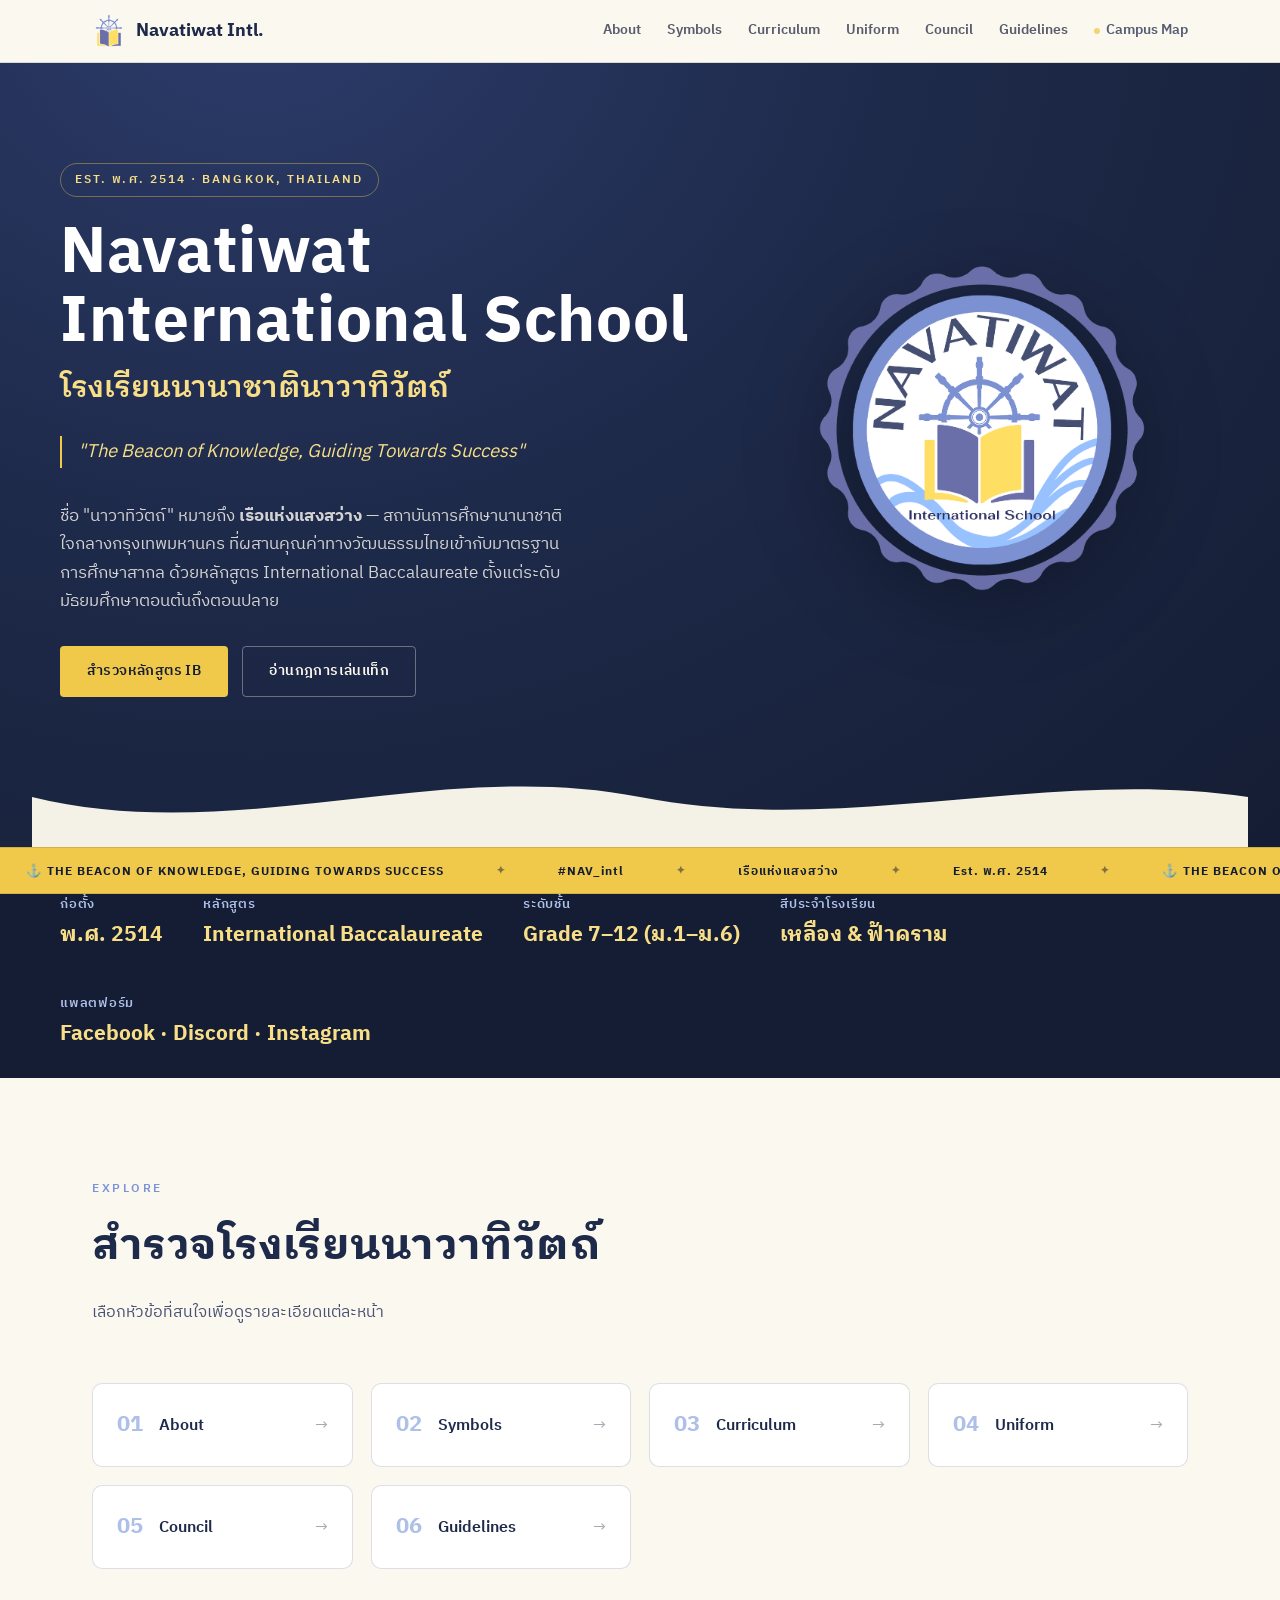
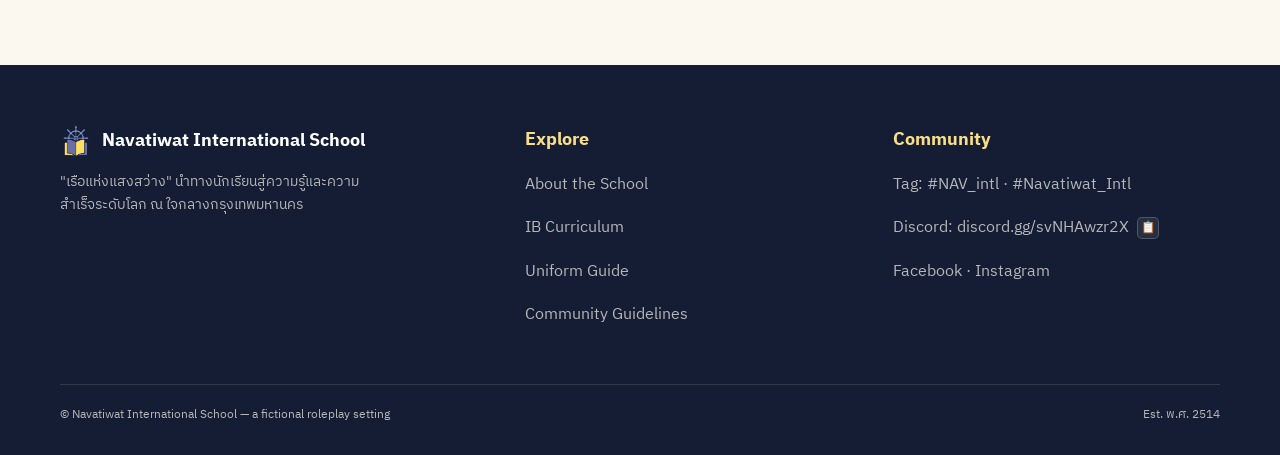
==== index.html @ 1c1f1575 "Add files via upload" ====
<!DOCTYPE html>
<html lang="th">
<head>
<meta charset="UTF-8">
<meta name="viewport" content="width=device-width, initial-scale=1.0">
<title>Navatiwat International School | หน้าแรก</title>
<link rel="preconnect" href="https://fonts.googleapis.com">
<link href="https://fonts.googleapis.com/css2?family=IBM+Plex+Sans+Thai:wght@300;400;500;600;700&family=IBM+Plex+Sans+Thai+Looped:wght@400;600;700&display=swap" rel="stylesheet">
<link rel="stylesheet" href="assets/style.css">
</head>
<body>

<div class="scroll-progress"><div class="scroll-progress-bar" id="scrollProgressBar"></div></div>

<nav>
  <div class="navbar">
    <div class="brandmark">
      <a href="index.html" style="display:flex;align-items:center;gap:10px;text-decoration:none;">
        <img src="assets/logo.png" alt="NAV emblem">
        <span>Navatiwat Intl.</span>
      </a>
    </div>
    <div class="navlinks">
      <a href="about.html">About</a>
      <a href="symbols.html">Symbols</a>
      <a href="curriculum.html">Curriculum</a>
      <a href="uniform.html">Uniform</a>
      <a href="council.html">Council</a>
      <a href="rules.html">Guidelines</a>
      <a href="campus/index.html" class="campus-link">Campus Map</a>
    </div>
    <button class="navtoggle" aria-label="Toggle menu">&#9776;</button>
  </div>
</nav>

<header class="hero">
  <div class="hero-inner">
    <div>
      <div class="hero-tag">Est. พ.ศ. 2514 &middot; Bangkok, Thailand</div>
      <h1>Navatiwat<br>International School</h1>
      <span class="th-name">โรงเรียนนานาชาตินาวาทิวัตถ์</span>
      <p class="motto">"The Beacon of Knowledge, Guiding Towards Success"</p>
      <p class="lede">ชื่อ "นาวาทิวัตถ์" หมายถึง <strong>เรือแห่งแสงสว่าง</strong> — สถาบันการศึกษานานาชาติใจกลางกรุงเทพมหานคร ที่ผสานคุณค่าทางวัฒนธรรมไทยเข้ากับมาตรฐานการศึกษาสากล ด้วยหลักสูตร International Baccalaureate ตั้งแต่ระดับมัธยมศึกษาตอนต้นถึงตอนปลาย</p>
      <div class="hero-ctas">
        <a class="btn btn-gold" href="#curriculum">สำรวจหลักสูตร IB</a>
        <a class="btn btn-ghost" href="#rules">อ่านกฎการเล่นแท็ก</a>
      </div>
    </div>
    <div class="hero-seal">
      <img src="assets/seal.png" alt="Navatiwat International School Seal">
    </div>
  </div>
  <div class="wave">
    <svg viewBox="0 0 1200 90" preserveAspectRatio="none">
      <path d="M0,40 C200,90 400,0 600,40 C800,80 1000,10 1200,40 L1200,90 L0,90 Z" fill="#F4F1E6"></path>
    </svg>
  </div>
</header>


<div class="marquee">
  <div class="marquee-track">
    <span>⚓ THE BEACON OF KNOWLEDGE, GUIDING TOWARDS SUCCESS</span>
    <span>#NAV_intl</span>
    <span>เรือแห่งแสงสว่าง</span>
    <span>Est. พ.ศ. 2514</span>
    <span>⚓ THE BEACON OF KNOWLEDGE, GUIDING TOWARDS SUCCESS</span>
    <span>#NAV_intl</span>
    <span>เรือแห่งแสงสว่าง</span>
    <span>Est. พ.ศ. 2514</span>
  </div>
</div>


<div class="strip">
  <div class="strip-inner">
    <div>ก่อตั้ง<span>พ.ศ. 2514</span></div>
    <div>หลักสูตร<span>International Baccalaureate</span></div>
    <div>ระดับชั้น<span>Grade 7–12 (ม.1–ม.6)</span></div>
    <div>สีประจำโรงเรียน<span>เหลือง &amp; ฟ้าคราม</span></div>
    <div>แพลตฟอร์ม<span>Facebook · Discord · Instagram</span></div>
  </div>
</div>


<section class="section" id="quicklinks">
  <div class="wrap">
    <div class="section-head reveal">
      <span class="eyebrow">Explore</span>
      <h2>สำรวจโรงเรียนนาวาทิวัตถ์</h2>
      <p>เลือกหัวข้อที่สนใจเพื่อดูรายละเอียดแต่ละหน้า</p>
    </div>
    <div class="quicklink-grid reveal">
      <a class="quicklink-card" href="about.html">
        <span class="ql-num">01</span>
        <span class="ql-label">About</span>
        <span class="ql-arrow">→</span>
      </a>
      <a class="quicklink-card" href="symbols.html">
        <span class="ql-num">02</span>
        <span class="ql-label">Symbols</span>
        <span class="ql-arrow">→</span>
      </a>
      <a class="quicklink-card" href="curriculum.html">
        <span class="ql-num">03</span>
        <span class="ql-label">Curriculum</span>
        <span class="ql-arrow">→</span>
      </a>
      <a class="quicklink-card" href="uniform.html">
        <span class="ql-num">04</span>
        <span class="ql-label">Uniform</span>
        <span class="ql-arrow">→</span>
      </a>
      <a class="quicklink-card" href="council.html">
        <span class="ql-num">05</span>
        <span class="ql-label">Council</span>
        <span class="ql-arrow">→</span>
      </a>
      <a class="quicklink-card" href="rules.html">
        <span class="ql-num">06</span>
        <span class="ql-label">Guidelines</span>
        <span class="ql-arrow">→</span>
      </a>
    </div>
  </div>
</section>

<footer>
  <div class="footer-inner">
    <div>
      <div class="footer-brand">
        <img src="assets/logo.png" alt="logo">
        <span>Navatiwat International School</span>
      </div>
      <p style="font-size:0.85rem;max-width:320px;">"เรือแห่งแสงสว่าง" นำทางนักเรียนสู่ความรู้และความสำเร็จระดับโลก ณ ใจกลางกรุงเทพมหานคร</p>
    </div>
    <div>
      <h4>Explore</h4>
      <p><a href="#about">About the School</a></p>
      <p><a href="#curriculum">IB Curriculum</a></p>
      <p><a href="#uniform">Uniform Guide</a></p>
      <p><a href="#rules">Community Guidelines</a></p>
    </div>
    <div>
      <h4>Community</h4>
      <p>Tag: #NAV_intl · #Navatiwat_Intl</p>
      <p>Discord: discord.gg/svNHAwzr2X</p>
      <p>Facebook · Instagram</p>
    </div>
  </div>
  <div class="footer-bottom">
    <span>&copy; Navatiwat International School — a fictional roleplay setting</span>
    <span>Est. พ.ศ. 2514</span>
  </div>
</footer>


<button id="backToTop" class="back-to-top" aria-label="กลับขึ้นด้านบน" title="กลับขึ้นด้านบน">↑</button>
<div id="toastContainer" class="toast-container" aria-live="polite"></div>

<script src="assets/script.js"></script>
</body>
</html>
---- assets/style.css ----
/* Navatiwat International School — shared stylesheet */
/* Linked from every page via <link rel="stylesheet" href="assets/style.css"> */

  :root{
    --navy:#1E2A4A;
    --navy-deep:#141d33;
    --wheel-blue:#7C93D9;
    --wheel-blue-soft:#AEBFE8;
    --gold:#F0C94B;
    --gold-soft:#F7DE87;
    --cream:#FBF8F0;
    --ink:#232840;
    --paper:#F4F1E6;
    --line: rgba(30,42,74,0.15);
  }
  *{box-sizing:border-box;}
  html{scroll-behavior:smooth;}
  body{
    margin:0;
    background:var(--cream);
    color:var(--ink);
    font-family:'IBM Plex Sans Thai',sans-serif;
    line-height:1.7;
    overflow-x:hidden;
  }
  h1,h2,h3,.display{
    font-family:'IBM Plex Sans Thai Looped','IBM Plex Sans Thai',sans-serif;
    color:var(--navy);
    letter-spacing:0.01em;
  }
  .eyebrow{
    font-family:'IBM Plex Sans Thai',sans-serif;
    text-transform:uppercase;
    letter-spacing:0.22em;
    font-size:0.72rem;
    font-weight:600;
    color:var(--wheel-blue);
  }
  a{color:inherit;}
  img{max-width:100%;display:block;}
  .wrap{max-width:1160px;margin:0 auto;padding:0 32px;}
  section{position:relative;}

  /* ---------- NAV ---------- */
  nav{
    position:sticky;top:0;z-index:50;
    background:rgba(251,248,240,0.9);
    backdrop-filter:blur(8px);
    border-bottom:1px solid var(--line);
  }
  .navbar{
    display:flex;align-items:center;justify-content:space-between;
    padding:14px 32px;max-width:1160px;margin:0 auto;
  }
  .brandmark{display:flex;align-items:center;gap:10px;}
  .brandmark img{width:34px;height:34px;object-fit:contain;}
  .brandmark span{font-family:'IBM Plex Sans Thai Looped','IBM Plex Sans Thai',sans-serif;font-weight:700;font-size:1.15rem;color:var(--navy);}
  .navlinks{display:flex;gap:26px;font-size:0.85rem;font-weight:600;}
  .navlinks a{text-decoration:none;color:var(--ink);opacity:0.75;transition:opacity .2s, color .2s;position:relative;}
  .navlinks a:hover{opacity:1;color:var(--wheel-blue);}
  .navlinks a::after{
    content:"";position:absolute;left:0;bottom:-6px;width:0;height:2px;
    background:var(--gold);transition:width .25s ease;
  }
  .navlinks a:hover::after{width:100%;}
  .navlinks a.active{opacity:1;color:var(--navy);}
  .navlinks a.active::after{width:100%;background:var(--wheel-blue);}
  .navlinks a.campus-link{
    display:inline-flex;align-items:center;gap:6px;
    color:var(--navy);
  }
  .navlinks a.campus-link::before{
    content:"";width:6px;height:6px;border-radius:50%;
    background:var(--gold);display:inline-block;
  }
  .navtoggle{display:none;background:none;border:none;font-size:1.4rem;cursor:pointer;color:var(--navy);}

  /* ---------- MARQUEE ---------- */
  .marquee{
    background:var(--gold);color:var(--navy-deep);
    overflow:hidden;white-space:nowrap;padding:9px 0;
    border-top:1px solid rgba(30,42,74,0.15);
    border-bottom:1px solid rgba(30,42,74,0.15);
  }
  .marquee-track{
    display:inline-flex;gap:0;animation:marquee 22s linear infinite;
    width:max-content;
  }
  .marquee-track span{
    padding:0 26px;font-size:0.78rem;font-weight:700;letter-spacing:0.08em;
    display:inline-flex;align-items:center;gap:26px;
  }
  .marquee-track span:not(:last-child)::after{content:"✦";margin-left:26px;opacity:0.5;font-size:0.7rem;}
  @keyframes marquee{ from{transform:translateX(0);} to{transform:translateX(-50%);} }
  .marquee:hover .marquee-track{animation-play-state:paused;}

  /* ---------- HERO ---------- */
  .hero{
    position:relative;
    background:radial-gradient(ellipse at 20% -10%, #2c3c6b 0%, var(--navy) 45%, var(--navy-deep) 100%);
    color:var(--cream);
    padding:100px 32px 0;
    overflow:hidden;
  }
  .hero-inner{
    max-width:1160px;margin:0 auto;
    display:grid;grid-template-columns:1.15fr 0.85fr;gap:40px;align-items:center;
    position:relative;z-index:3;
  }
  .hero-tag{
    display:inline-flex;align-items:center;gap:8px;
    border:1px solid rgba(240,201,75,0.4);
    color:var(--gold-soft);
    padding:6px 14px;border-radius:999px;
    font-size:0.72rem;letter-spacing:0.18em;text-transform:uppercase;font-weight:600;
    margin-bottom:22px;
  }
  .hero h1{
    font-size:clamp(2.4rem,5vw,4rem);
    font-weight:700;
    line-height:1.08;
    margin:0 0 6px;
    color:#fff;
  }
  .hero .th-name{
    font-family:'IBM Plex Sans Thai Looped','IBM Plex Sans Thai',sans-serif;
    font-size:clamp(1.3rem,2.6vw,1.9rem);
    font-weight:600;
    color:var(--gold-soft);
    display:block;
    margin-bottom:22px;
  }
  .hero p.lede{
    max-width:520px;
    color:rgba(251,248,240,0.82);
    font-size:1.05rem;
    margin-bottom:30px;
  }
  .motto{
    font-family:'IBM Plex Sans Thai Looped','IBM Plex Sans Thai',sans-serif;
    font-style:italic;
    font-size:1.15rem;
    color:var(--gold-soft);
    border-left:2px solid var(--gold);
    padding-left:16px;
    margin:0 0 34px;
  }
  .hero-ctas{display:flex;gap:14px;flex-wrap:wrap;}
  .btn{
    display:inline-flex;align-items:center;gap:8px;
    padding:13px 26px;border-radius:4px;
    font-size:0.85rem;font-weight:600;letter-spacing:0.03em;
    text-decoration:none;cursor:pointer;border:1px solid transparent;
    transition:transform .2s ease, box-shadow .2s ease, background .2s ease;
  }
  .btn-gold{background:var(--gold);color:var(--navy-deep);}
  .btn-gold:hover{transform:translateY(-2px);box-shadow:0 10px 24px rgba(240,201,75,0.28);}
  .btn-ghost{border:1px solid rgba(251,248,240,0.35);color:var(--cream);}
  .btn-ghost:hover{background:rgba(251,248,240,0.08);transform:translateY(-2px);}

  .hero-seal{
    position:relative;
    display:flex;align-items:center;justify-content:center;
    transition:transform .15s ease-out;
  }
  .hero-seal img{
    width:100%;max-width:340px;
    filter:drop-shadow(0 20px 40px rgba(0,0,0,0.35));
    animation:spin-slow 70s linear infinite, seal-in 1s cubic-bezier(.2,.9,.3,1.2);
  }
  @keyframes spin-slow{ from{transform:rotate(0deg);} to{transform:rotate(360deg);} }
  @keyframes seal-in{ from{opacity:0;transform:scale(0.6) rotate(-25deg);} to{opacity:1;transform:scale(1) rotate(0deg);} }

  .wave{
    position:relative;width:100%;height:90px;margin-top:60px;
  }
  .wave svg{width:100%;height:100%;display:block;}
  .wave path{animation:wave-breathe 7s ease-in-out infinite;transform-origin:center;}
  @keyframes wave-breathe{
    0%,100%{transform:translateY(0);}
    50%{transform:translateY(6px);}
  }

  /* founding strip */
  .strip{
    background:var(--navy-deep);
    color:var(--wheel-blue-soft);
    padding:0 32px 26px;
  }
  .strip-inner{
    max-width:1160px;margin:0 auto;
    display:flex;flex-wrap:wrap;gap:40px;
    font-size:0.8rem;letter-spacing:0.06em;text-transform:uppercase;
    font-weight:600;
    padding-top:0;
  }
  .strip-inner div span{display:block;color:var(--gold-soft);font-family:'IBM Plex Sans Thai Looped','IBM Plex Sans Thai',sans-serif;text-transform:none;letter-spacing:0;font-size:1.3rem;font-weight:700;margin-top:2px;}

  /* ---------- SECTION GENERIC ---------- */
  .section{padding:96px 32px;}
  .section-head{max-width:640px;margin-bottom:56px;}
  .section-head h2{font-size:clamp(1.9rem,3.4vw,2.7rem);margin:8px 0 14px;font-weight:700;}
  .section-head p{color:#4a5273;font-size:1.02rem;}
  .alt-bg{background:var(--paper);}

  .petal-field{position:absolute;inset:0;overflow:hidden;pointer-events:none;z-index:0;}
  .petal{
    position:absolute;top:-24px;width:10px;height:10px;border-radius:60% 0 60% 0;
    background:#C23B7A;opacity:0.55;
    animation:petal-fall linear infinite;
  }
  @keyframes petal-fall{
    0%{transform:translateY(0) translateX(0) rotate(0deg);opacity:0;}
    8%{opacity:0.55;}
    100%{transform:translateY(560px) translateX(var(--drift,40px)) rotate(320deg);opacity:0;}
  }
  #symbols .wrap{position:relative;z-index:1;}

  /* ---------- ABOUT ---------- */
  .about-grid{
    display:grid;grid-template-columns:1fr 1fr;gap:60px;align-items:start;
  }
  .about-grid p{color:#3c4468;margin-bottom:18px;}
  .name-meaning{
    background:#fff;border:1px solid var(--line);border-radius:8px;
    padding:26px 28px;margin-top:10px;
  }
  .name-meaning .th{font-family:'IBM Plex Sans Thai Looped','IBM Plex Sans Thai',sans-serif;font-size:1.5rem;font-weight:700;color:var(--navy);}
  .name-meaning .en{font-family:'IBM Plex Sans Thai Looped','IBM Plex Sans Thai',sans-serif;font-style:italic;color:var(--wheel-blue);font-size:1.05rem;}
  .facts{display:flex;flex-direction:column;gap:0;border-top:1px solid var(--line);}
  .fact-row{display:flex;justify-content:space-between;padding:16px 0;border-bottom:1px solid var(--line);font-size:0.92rem;}
  .fact-row .k{color:var(--wheel-blue);font-weight:600;letter-spacing:0.03em;text-transform:uppercase;font-size:0.72rem;}
  .fact-row .v{color:var(--ink);font-weight:500;text-align:right;}

  /* ---------- SYMBOLS ---------- */
  .symbol-grid{
    display:grid;grid-template-columns:repeat(3,1fr);gap:28px;
  }
  .symbol-card{
    background:#fff;border:1px solid var(--line);border-radius:10px;
    padding:32px 26px;text-align:left;
    transform-style:preserve-3d;transition:transform .25s ease, box-shadow .25s ease;
    will-change:transform;
  }
  .symbol-card:hover{box-shadow:0 18px 34px rgba(30,42,74,0.12);}
  .symbol-card .icon-row{display:flex;gap:8px;margin-bottom:18px;}
  .swatch{width:26px;height:26px;border-radius:50%;border:1px solid rgba(0,0,0,0.08);}
  .symbol-card h3{font-size:1.3rem;margin:0 0 10px;}
  .symbol-card p{color:#4a5273;font-size:0.93rem;}
  .flower-card{grid-column:span 1;display:flex;flex-direction:column;align-items:flex-start;}
  .flower-card img{width:120px;height:120px;object-fit:contain;margin-bottom:16px;align-self:center;}
  .mascot-pair{display:flex;gap:14px;margin-bottom:18px;}
  .mascot-pill{
    flex:1;border-radius:8px;padding:16px;text-align:center;
    font-family:'IBM Plex Sans Thai Looped','IBM Plex Sans Thai',sans-serif;font-weight:700;font-size:1.15rem;
  }
  .mascot-pill.yellow{background:linear-gradient(160deg,var(--gold-soft),var(--gold));color:var(--navy-deep);}
  .mascot-pill.blue{background:linear-gradient(160deg,var(--wheel-blue-soft),var(--wheel-blue));color:#fff;}

  /* ---------- WHEEL / CURRICULUM ---------- */
  .curriculum-layout{display:grid;grid-template-columns:0.9fr 1.1fr;gap:60px;align-items:center;}
  .wheel-wrap{position:relative;display:flex;align-items:center;justify-content:center;}
  .wheel-svg{width:100%;max-width:420px;transform-origin:50% 50%;animation:helm-sway 8s ease-in-out infinite;}
  @keyframes helm-sway{
    0%,100%{transform:rotate(-3deg);}
    50%{transform:rotate(3deg);}
  }
  .group-list{display:flex;flex-direction:column;gap:14px;}
  .group-item{
    display:grid;grid-template-columns:auto 1fr;gap:16px;align-items:start;
    background:#fff;border:1px solid var(--line);border-radius:8px;
    padding:16px 20px;cursor:default;transition:border-color .2s, transform .2s, box-shadow .2s;
  }
  .group-item:hover, .group-item.active{border-color:var(--wheel-blue);transform:translateX(4px);box-shadow:0 8px 18px rgba(124,147,217,0.18);}
  .group-dot{width:14px;height:14px;border-radius:50%;margin-top:6px;transition:transform .2s ease;}
  .group-item:hover .group-dot, .group-item.active .group-dot{transform:scale(1.3);}
  .group-item h4{margin:0 0 4px;font-family:'IBM Plex Sans Thai Looped','IBM Plex Sans Thai',sans-serif;font-size:1.15rem;color:var(--navy);}
  .group-item p{margin:0;color:#4a5273;font-size:0.87rem;}

  .wheel-spoke{transition:stroke .25s ease, stroke-width .25s ease;}
  .wheel-spoke.hl{stroke:#F0C94B;stroke-width:12;}
  .wheel-label{transition:fill .25s ease, font-size .2s ease;}
  .wheel-label.hl{fill:#F0C94B;font-size:15px;}

  .core-strip{
    margin-top:56px;display:grid;grid-template-columns:repeat(3,1fr);gap:22px;
  }
  .core-card{
    background:var(--navy);color:var(--cream);border-radius:10px;padding:26px 24px;
  }
  .core-card .eyebrow{color:var(--gold-soft);}
  .core-card h4{font-family:'IBM Plex Sans Thai Looped','IBM Plex Sans Thai',sans-serif;font-size:1.3rem;margin:6px 0 8px;color:#fff;}
  .core-card p{color:rgba(251,248,240,0.75);font-size:0.88rem;margin:0;}

  .programme-row{display:flex;flex-wrap:wrap;gap:14px;margin-top:40px;}
  .prog-chip{
    border:1px solid var(--line);border-radius:999px;padding:10px 18px;font-size:0.82rem;font-weight:600;color:var(--navy);
    background:#fff;
  }
  .prog-chip.active{background:var(--navy);color:var(--gold-soft);border-color:var(--navy);}

  /* track suggestion */
  .track-grid{display:grid;grid-template-columns:repeat(auto-fit,minmax(220px,1fr));gap:16px;margin-top:40px;}
  .track-card{border:1px dashed var(--wheel-blue-soft);border-radius:8px;padding:18px 20px;background:#fff;}
  .track-card .eyebrow{color:var(--navy);opacity:0.55;}
  .track-card h4{margin:6px 0 8px;font-size:1.05rem;font-family:'IBM Plex Sans Thai Looped','IBM Plex Sans Thai',sans-serif;}
  .track-card p{margin:0;font-size:0.85rem;color:#4a5273;}

  /* schedule table */
  table.schedule{width:100%;border-collapse:collapse;margin-top:20px;background:#fff;}
  table.schedule th, table.schedule td{
    border:1px solid var(--line);padding:10px 8px;text-align:center;font-size:0.82rem;
  }
  table.schedule th{background:var(--navy);color:var(--gold-soft);font-weight:600;}
  table.schedule td.tag{background:var(--paper);font-weight:600;color:var(--navy);}

  /* ---------- UNIFORM ---------- */
  .uniform-layout{display:grid;grid-template-columns:0.85fr 1.15fr;gap:56px;align-items:center;}
  .uniform-img-wrap{
    background:linear-gradient(160deg,#232a48,#1a2038);
    border-radius:14px;padding:26px;
    display:flex;align-items:center;justify-content:center;
  }
  .uniform-img-wrap img{border-radius:6px;}
  .uniform-tabs{display:flex;gap:10px;margin-bottom:26px;flex-wrap:wrap;}
  .utab{
    padding:8px 16px;border-radius:999px;border:1px solid var(--line);
    font-size:0.78rem;font-weight:600;cursor:pointer;background:#fff;color:var(--ink);
  }
  .utab.on{background:var(--navy);color:#fff;border-color:var(--navy);}
  .upanel{display:none;}
  .upanel.on{display:block;}
  .upanel h4{font-family:'IBM Plex Sans Thai Looped','IBM Plex Sans Thai',sans-serif;font-size:1.25rem;margin:18px 0 8px;color:var(--navy);}
  .upanel ul{margin:0 0 18px;padding-left:20px;color:#3c4468;font-size:0.92rem;}
  .upanel li{margin-bottom:6px;}
  .note-box{
    background:var(--paper);border-left:3px solid var(--gold);padding:12px 16px;font-size:0.83rem;color:#4a5273;border-radius:0 6px 6px 0;
  }

  /* ---------- COUNCIL ---------- */
  .council-tree{display:flex;flex-direction:column;align-items:center;gap:10px;}
  .council-row{display:flex;gap:14px;flex-wrap:wrap;justify-content:center;}
  .seat{
    background:#fff;border:1px solid var(--line);border-radius:8px;
    padding:14px 18px;text-align:center;min-width:130px;
    font-size:0.78rem;font-weight:600;color:var(--navy);
  }
  .seat.top{background:var(--navy);color:var(--gold-soft);border-color:var(--navy);font-size:0.85rem;padding:18px 24px;}
  .seat .role{display:block;font-family:'IBM Plex Sans Thai Looped','IBM Plex Sans Thai',sans-serif;font-size:0.95rem;margin-bottom:2px;}
  .seat .slot{opacity:0.55;font-weight:500;font-size:0.72rem;}
  .connector{width:1px;height:18px;background:var(--line);}

  /* ---------- RULES ---------- */
  .rules-grid{display:grid;grid-template-columns:repeat(2,1fr);gap:20px;}
  .rule-card{
    background:#fff;border:1px solid var(--line);border-radius:8px;padding:22px 24px;
  }
  .rule-card h4{margin:0 0 10px;font-family:'IBM Plex Sans Thai Looped','IBM Plex Sans Thai',sans-serif;font-size:1.15rem;color:var(--navy);display:flex;align-items:center;gap:8px;}
  .rule-card ul{margin:0;padding-left:18px;color:#4a5273;font-size:0.88rem;}
  .rule-card li{margin-bottom:6px;}

  .subrule{border-top:1px solid var(--line);margin-top:18px;padding-top:16px;}
  .subrule h5{
    margin:0 0 8px;font-family:'IBM Plex Sans Thai Looped','IBM Plex Sans Thai',sans-serif;font-size:1.02rem;
    color:var(--navy);font-weight:700;
  }
  .subrule p{margin:0;color:#4a5273;font-size:0.88rem;}
  .swatch-table{margin-top:14px;}
  .swatch-row{display:flex;flex-wrap:wrap;gap:8px;}
  .swatch-row.swatch-head{margin-bottom:10px;}
  .swatch-row.swatch-head span{
    font-size:0.76rem;font-weight:600;letter-spacing:0.02em;color:#B23A3A;
    background:rgba(178,58,58,0.08);border:1px solid rgba(178,58,58,0.25);
    padding:6px 12px;border-radius:6px;display:inline-block;
  }
  .hue-chip{
    padding:9px 14px;border-radius:999px;font-size:0.75rem;font-weight:600;
    color:#232840;box-shadow:inset 0 0 0 1px rgba(0,0,0,0.08);
    position:relative;
  }
  .hue-chip::after{
    content:"✕";position:absolute;top:-6px;right:-6px;
    width:16px;height:16px;border-radius:50%;background:#B23A3A;color:#fff;
    font-size:0.6rem;display:flex;align-items:center;justify-content:center;
  }

  /* ---------- FOOTER ---------- */
  footer{
    background:var(--navy-deep);color:rgba(251,248,240,0.7);
    padding:60px 32px 30px;
  }
  .footer-inner{max-width:1160px;margin:0 auto;display:grid;grid-template-columns:1.3fr 1fr 1fr;gap:40px;}
  footer h4{color:var(--gold-soft);font-family:'IBM Plex Sans Thai Looped','IBM Plex Sans Thai',sans-serif;font-size:1.1rem;margin:0 0 14px;}
  footer a{text-decoration:none;color:rgba(251,248,240,0.7);}
  footer a:hover{color:var(--gold-soft);}
  .footer-brand{display:flex;align-items:center;gap:10px;margin-bottom:14px;}
  .footer-brand img{width:32px;height:32px;}
  .footer-brand span{font-family:'IBM Plex Sans Thai Looped','IBM Plex Sans Thai',sans-serif;font-weight:700;color:#fff;font-size:1.1rem;}
  .footer-bottom{
    max-width:1160px;margin:40px auto 0;padding-top:20px;border-top:1px solid rgba(251,248,240,0.12);
    font-size:0.75rem;display:flex;justify-content:space-between;flex-wrap:wrap;gap:10px;
  }

  /* ---------- RESPONSIVE ---------- */
  @media (max-width: 860px){
    .navbar{position:relative;}
    .navlinks{
      display:none;
      position:absolute;
      top:100%;
      left:0;right:0;
      flex-direction:column;
      align-items:flex-start;
      gap:0;
      background:var(--cream);
      border-bottom:1px solid var(--line);
      box-shadow:0 16px 30px rgba(30,42,74,0.14);
      z-index:60;
      max-height:70vh;
      overflow-y:auto;
      -webkit-overflow-scrolling:touch;
    }
    .navlinks.open{display:flex;}
    .navlinks a{width:100%;padding:14px 22px;border-bottom:1px solid var(--line);}
    .navlinks a::after{display:none;}
    .navtoggle{display:block;}
    .hero-inner{grid-template-columns:1fr;}
    .hero-seal{order:-1;margin-bottom:20px;}
    .hero-seal img{max-width:200px;}
    .about-grid, .curriculum-layout, .uniform-layout{grid-template-columns:1fr;}
    .symbol-grid{grid-template-columns:1fr;}
    .core-strip{grid-template-columns:1fr;}
    .rules-grid{grid-template-columns:1fr;}
    .footer-inner{grid-template-columns:1fr;}
    .strip-inner{gap:20px;}
    .section{padding:64px 22px;}
  }

  .reveal{opacity:0;transform:translateY(18px);transition:opacity .7s ease, transform .7s ease;}
  .reveal.show{opacity:1;transform:none;}


/* ---------- QUICK LINKS (index page) ---------- */
.quicklink-grid{
  display:grid;grid-template-columns:repeat(auto-fit,minmax(260px,1fr));gap:18px;
}
.quicklink-card{
  display:flex;align-items:center;gap:16px;
  background:#fff;border:1px solid var(--line);border-radius:10px;
  padding:22px 24px;text-decoration:none;color:var(--ink);
  transition:transform .2s ease, box-shadow .2s ease, border-color .2s ease;
}
.quicklink-card:hover{
  transform:translateY(-4px);
  box-shadow:0 16px 30px rgba(30,42,74,0.12);
  border-color:var(--wheel-blue);
}
.ql-num{
  font-family:'IBM Plex Sans Thai Looped','IBM Plex Sans Thai',sans-serif;
  font-weight:700;font-size:1.4rem;color:var(--wheel-blue-soft);
}
.ql-label{flex:1;font-weight:600;font-size:1rem;color:var(--navy);}
.ql-arrow{opacity:0.4;transition:transform .2s ease, opacity .2s ease;}
.quicklink-card:hover .ql-arrow{transform:translateX(4px);opacity:1;}


/* ===========================================================
   INTERACTIVITY LAYER — added on top of the original design.
   Scroll progress, back-to-top, toasts, copy chips, lightbox,
   rules accordion, mascot bounce. All touch + mouse friendly.
   =========================================================== */

/* ---- scroll progress bar ---- */
.scroll-progress{
  position:fixed;top:0;left:0;right:0;height:3px;z-index:200;
  background:transparent;pointer-events:none;
}
.scroll-progress-bar{
  height:100%;width:0%;
  background:linear-gradient(90deg,var(--wheel-blue),var(--gold));
  transition:width .1s linear;
}

/* ---- back to top ---- */
.back-to-top{
  position:fixed;right:20px;bottom:20px;z-index:90;
  width:44px;height:44px;border-radius:50%;
  background:var(--navy);color:var(--gold-soft);
  border:1px solid rgba(251,248,240,0.15);
  font-size:1.15rem;line-height:1;cursor:pointer;
  display:flex;align-items:center;justify-content:center;
  box-shadow:0 10px 24px rgba(30,42,74,0.28);
  opacity:0;transform:translateY(12px) scale(0.9);
  pointer-events:none;
  transition:opacity .25s ease, transform .25s ease, background .2s ease;
}
.back-to-top.show{opacity:1;transform:translateY(0) scale(1);pointer-events:auto;}
.back-to-top:hover{background:var(--navy-deep);}
.back-to-top:active{transform:scale(0.92);}

/* ---- toasts ---- */
.toast-container{
  position:fixed;left:50%;bottom:26px;transform:translateX(-50%);
  z-index:300;display:flex;flex-direction:column;gap:8px;align-items:center;
  pointer-events:none;
}
.toast{
  background:var(--navy);color:var(--cream);
  padding:10px 18px;border-radius:999px;
  font-size:0.82rem;font-weight:600;
  box-shadow:0 12px 24px rgba(30,42,74,0.3);
  opacity:0;transform:translateY(10px);
  transition:opacity .25s ease, transform .25s ease;
  white-space:nowrap;
}
.toast.show{opacity:1;transform:translateY(0);}

/* ---- copy chip next to Discord invite text ---- */
.copy-line{position:relative;padding-right:2px;}
.copy-btn{
  display:inline-flex;align-items:center;justify-content:center;
  margin-left:8px;width:22px;height:22px;border-radius:5px;
  border:1px solid var(--line);background:#fff;cursor:pointer;
  font-size:0.72rem;line-height:1;vertical-align:middle;
  transition:transform .15s ease, background .15s ease, border-color .15s ease;
}
.copy-btn:hover{border-color:var(--wheel-blue);}
.copy-btn:active{transform:scale(0.9);}
.copy-btn.copied{background:var(--gold);border-color:var(--gold);}
footer .copy-btn{background:rgba(251,248,240,0.08);border-color:rgba(251,248,240,0.2);}
footer .copy-btn:hover{border-color:var(--gold-soft);}

/* ---- lightbox ---- */
img.zoomable{cursor:zoom-in;}
.lightbox-overlay{
  position:fixed;inset:0;z-index:500;
  background:rgba(20,29,51,0.92);
  display:flex;align-items:center;justify-content:center;
  opacity:0;visibility:hidden;
  transition:opacity .25s ease, visibility .25s ease;
  padding:40px 20px;
}
.lightbox-overlay.open{opacity:1;visibility:visible;}
.lightbox-overlay .lightbox-img{
  max-width:min(640px,90vw);max-height:82vh;object-fit:contain;
  border-radius:10px;
  box-shadow:0 30px 60px rgba(0,0,0,0.4);
  transform:scale(0.94);transition:transform .25s ease;
}
.lightbox-overlay.open .lightbox-img{transform:scale(1);}
.lightbox-close{
  position:absolute;top:18px;right:22px;
  width:40px;height:40px;border-radius:50%;
  border:1px solid rgba(251,248,240,0.3);background:rgba(251,248,240,0.08);
  color:#fff;font-size:1.4rem;line-height:1;cursor:pointer;
}
.lightbox-close:hover{background:rgba(251,248,240,0.18);}

/* ---- rules accordion ---- */
.rules-toolbar{display:flex;justify-content:flex-end;margin-bottom:16px;}
.rules-toggle-all{
  display:inline-flex;align-items:center;gap:6px;
  background:#fff;border:1px solid var(--line);border-radius:999px;
  padding:9px 18px;font-size:0.8rem;font-weight:600;color:var(--navy);
  cursor:pointer;transition:border-color .2s ease, transform .15s ease;
}
.rules-toggle-all:hover{border-color:var(--wheel-blue);}
.rules-toggle-all:active{transform:scale(0.97);}
.rule-toggle{
  cursor:pointer;user-select:none;
  display:flex;align-items:center;justify-content:space-between;gap:10px;
}
.rule-toggle .chev{
  font-size:1.1rem;color:var(--wheel-blue);transition:transform .25s ease;
  flex-shrink:0;
}
.rule-card.collapsed .rule-toggle .chev{transform:rotate(-90deg);}
.rule-body{
  display:grid;grid-template-rows:1fr;
  overflow:hidden;
  transition:grid-template-rows .3s ease, opacity .3s ease, margin-top .3s ease;
  opacity:1;margin-top:10px;
}
.rule-body > *{min-height:0;overflow:hidden;}
.rule-card.collapsed .rule-body{
  grid-template-rows:0fr;opacity:0;margin-top:0;
}
/* fallback for browsers without grid-template-rows animation support */
@supports not (grid-template-rows: 1fr){
  .rule-body{display:block;max-height:2000px;transition:max-height .3s ease, opacity .3s ease;}
  .rule-card.collapsed .rule-body{max-height:0;opacity:0;}
}

/* ---- mascot tap bounce ---- */
@keyframes mascot-bounce{
  0%{transform:scale(1) rotate(0deg);}
  30%{transform:scale(1.12) rotate(-6deg);}
  60%{transform:scale(0.96) rotate(4deg);}
  100%{transform:scale(1) rotate(0deg);}
}
.mascot-pill.bounce{animation:mascot-bounce .5s ease;}

/* ---- marquee tap-to-pause affordance (touch devices) ---- */
.marquee{cursor:pointer;}
.marquee.tap-paused .marquee-track{animation-play-state:paused;}

/* ---- pointer affordances for touch-added interactions ---- */
.group-item{cursor:pointer;}
.wheel-spoke, .wheel-label{cursor:pointer;}

@media (max-width:860px){
  .back-to-top{right:14px;bottom:14px;width:40px;height:40px;font-size:1rem;}
  .toast{font-size:0.78rem;padding:9px 16px;}
  .rules-toolbar{justify-content:center;}
}

.navtoggle{transition:transform .2s ease;}
.navtoggle.open{transform:rotate(90deg);}
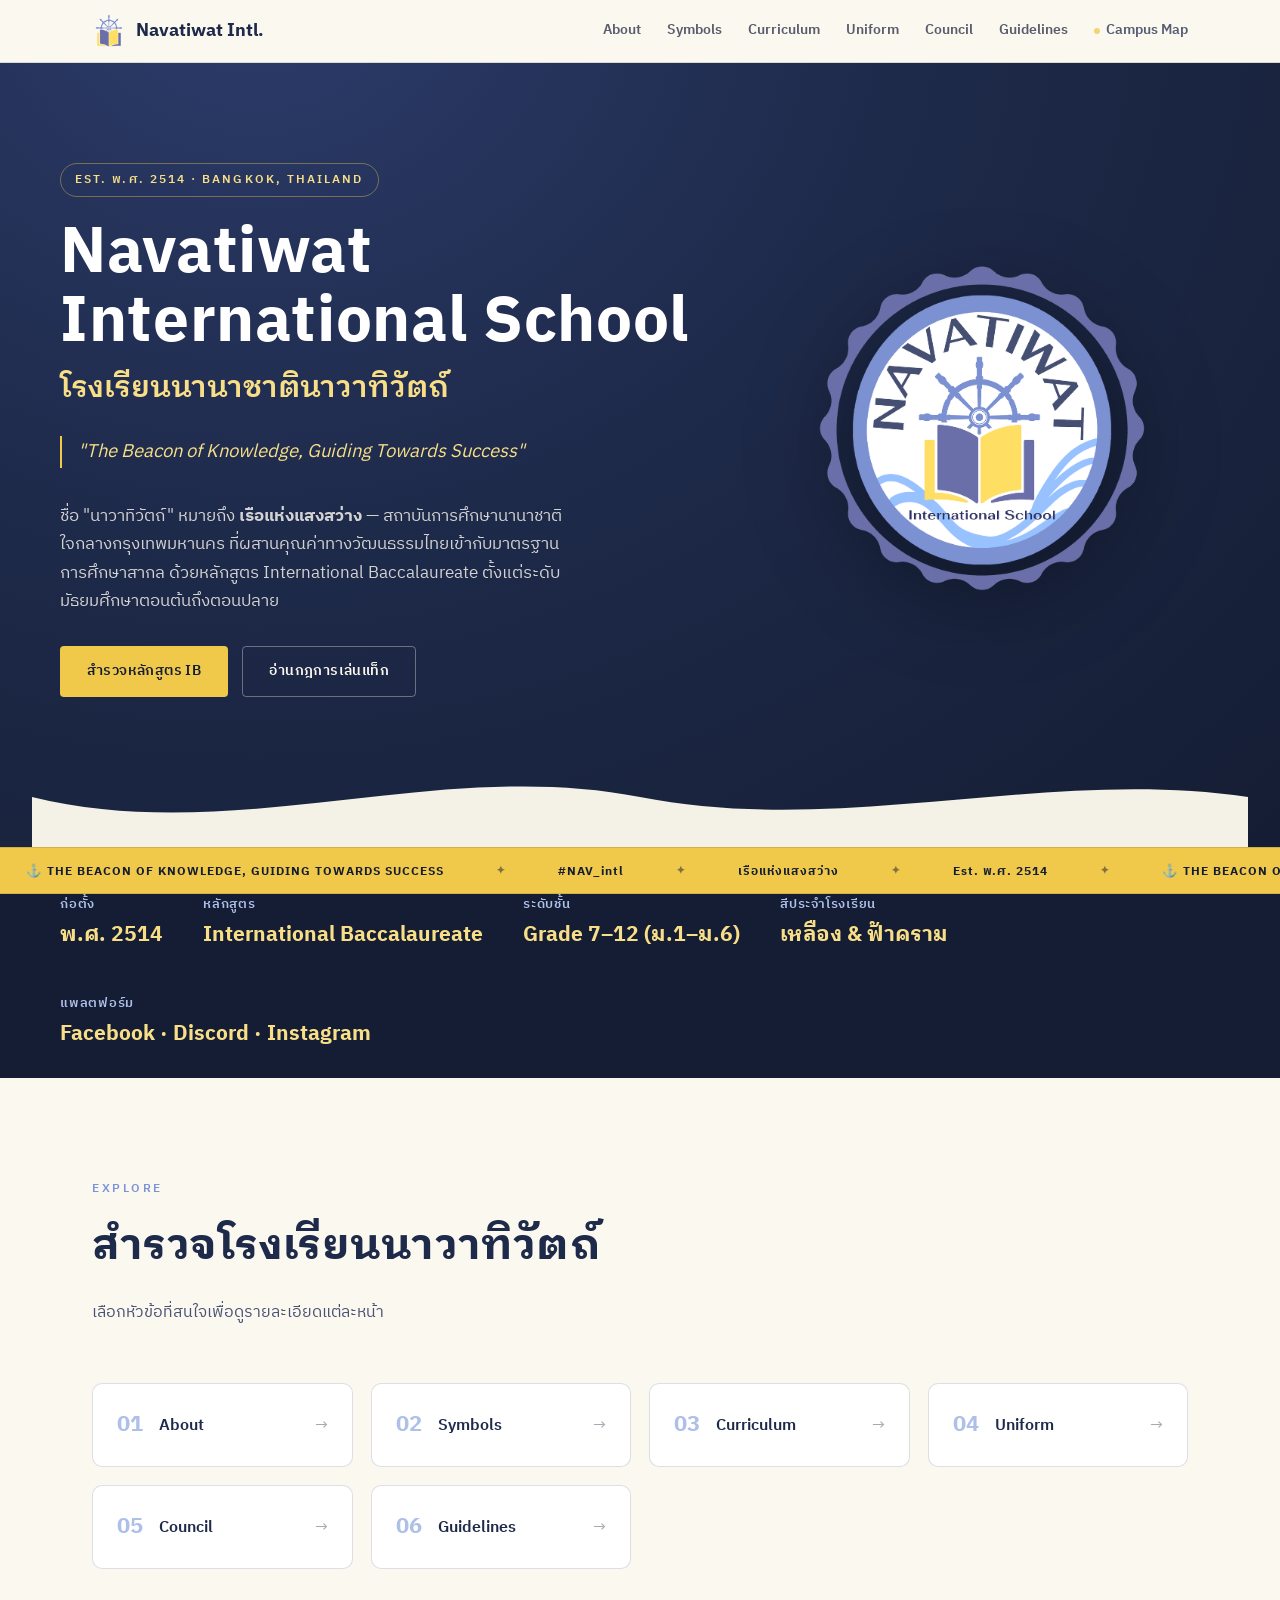
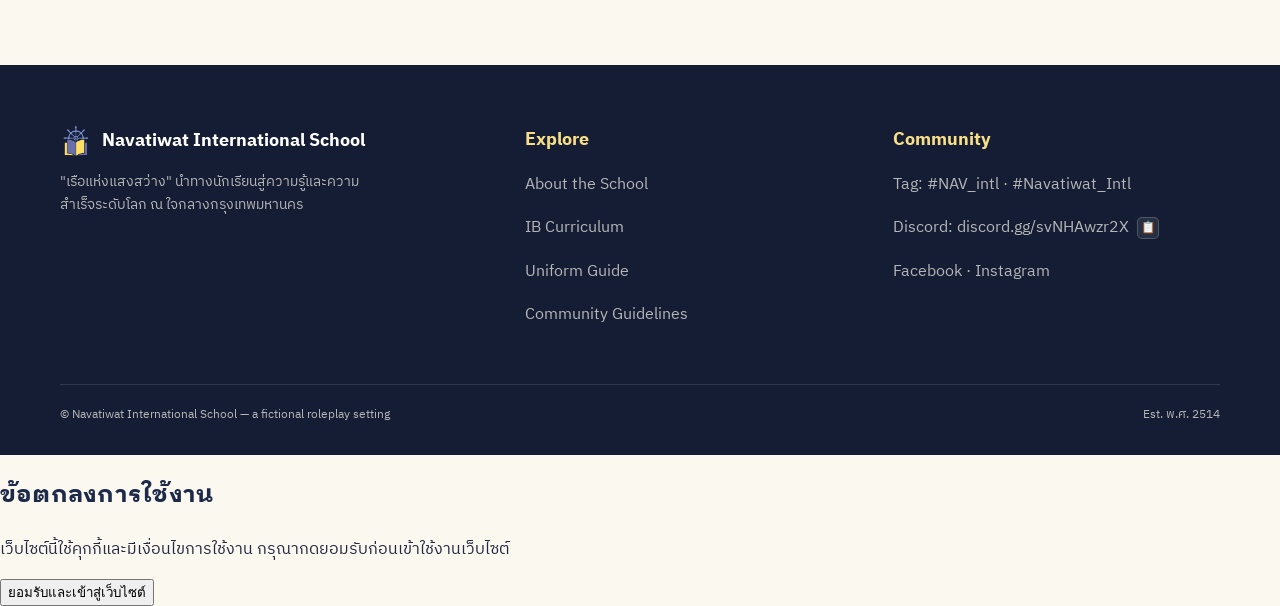
==== commit e601d532: "Add user agreement popup in index.html Added a popup for user agreement with cookie policy." ====
--- a/index.html
+++ b/index.html
@@ -160,4 +160,20 @@
 
 <script src="assets/script.js"></script>
 </body>
+  
+<!-- ป๊อปอัพ -->
+
+<div id="agreePopup" class="popup-overlay">
+
+  <div class="popup-box">
+
+    <h2>ข้อตกลงการใช้งาน</h2>
+
+    <p>เว็บไซต์นี้ใช้คุกกี้และมีเงื่อนไขการใช้งาน กรุณากดยอมรับก่อนเข้าใช้งานเว็บไซต์</p>
+
+    <button id="agreeBtn">ยอมรับและเข้าสู่เว็บไซต์</button>
+
+  </div>
+
+</div>
 </html>
--- a/assets/style.css
+++ b/assets/style.css
@@ -616,3 +616,32 @@
 
 .navtoggle{transition:transform .2s ease;}
 .navtoggle.open{transform:rotate(90deg);}
+
+.rule-toggle{
+  cursor:pointer;
+  display:flex;
+  align-items:center;
+  justify-content:space-between;
+  margin:0;
+}
+
+.rule-card .rule-body{
+  overflow:hidden;
+  max-height:2000px;
+  opacity:1;
+  transition:max-height .35s ease, opacity .3s ease, margin-top .3s ease;
+}
+
+.rule-card.collapsed .rule-body{
+  max-height:0;
+  opacity:0;
+  margin-top:0;
+}
+
+.rule-toggle .chev{
+  display:inline-block;
+  transition:transform .25s ease;
+}
+.rule-card.collapsed .rule-toggle .chev{
+  transform:rotate(-90deg);
+}
